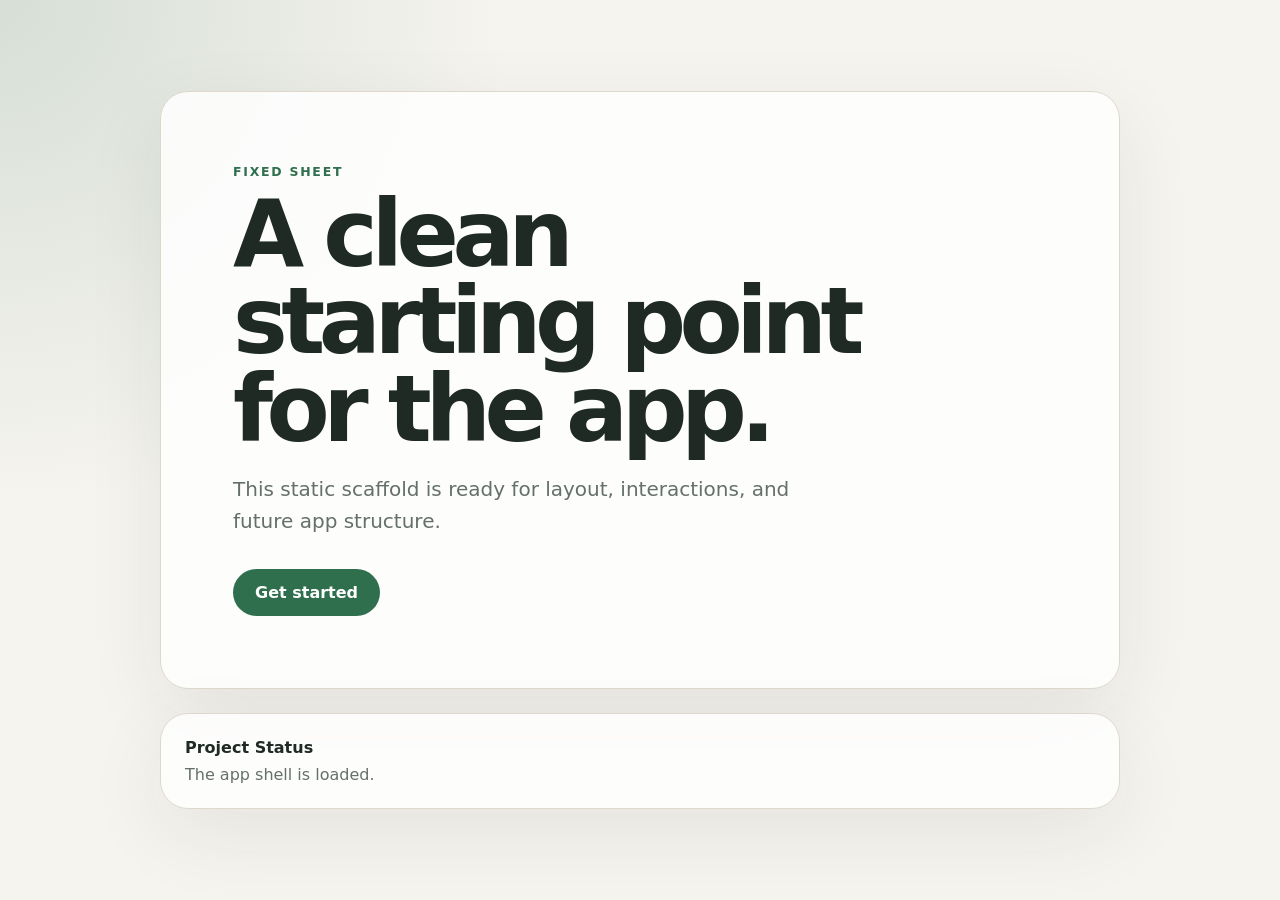
==== index.html @ 8e66e144 "Initialize static app scaffold Co-authored-by: Cursor <cursoragent@cursor.com>" ====
<!doctype html>
<html lang="en">
  <head>
    <meta charset="utf-8">
    <meta name="viewport" content="width=device-width, initial-scale=1">
    <title>Fixed Sheet</title>
    <link rel="stylesheet" href="styles.css">
  </head>
  <body>
    <main class="page-shell">
      <section class="hero" aria-labelledby="page-title">
        <p class="eyebrow">Fixed Sheet</p>
        <h1 id="page-title">A clean starting point for the app.</h1>
        <p class="lede">
          This static scaffold is ready for layout, interactions, and future app structure.
        </p>
        <button id="startButton" class="button" type="button">Get started</button>
      </section>

      <section class="panel" aria-live="polite">
        <h2>Project Status</h2>
        <p id="statusText">The app shell is loaded.</p>
      </section>
    </main>

    <script src="script.js"></script>
  </body>
</html>
---- styles.css ----
:root {
  color-scheme: light;
  --background: #f6f4ef;
  --foreground: #1f2a24;
  --muted: #65706a;
  --surface: #ffffff;
  --accent: #2f6f4e;
  --accent-strong: #25583e;
  --border: #ded8cc;
  font-family:
    Inter, ui-sans-serif, system-ui, -apple-system, BlinkMacSystemFont, "Segoe UI",
    sans-serif;
}

* {
  box-sizing: border-box;
}

body {
  min-height: 100vh;
  margin: 0;
  color: var(--foreground);
  background:
    radial-gradient(circle at top left, rgba(47, 111, 78, 0.16), transparent 32rem),
    var(--background);
}

.page-shell {
  width: min(960px, calc(100% - 32px));
  min-height: 100vh;
  margin: 0 auto;
  display: grid;
  align-content: center;
  gap: 24px;
  padding: 48px 0;
}

.hero,
.panel {
  border: 1px solid var(--border);
  border-radius: 28px;
  background: rgba(255, 255, 255, 0.84);
  box-shadow: 0 24px 80px rgba(31, 42, 36, 0.08);
}

.hero {
  padding: clamp(32px, 8vw, 72px);
}

.eyebrow {
  margin: 0 0 12px;
  color: var(--accent);
  font-size: 0.78rem;
  font-weight: 700;
  letter-spacing: 0.14em;
  text-transform: uppercase;
}

h1,
h2,
p {
  margin-top: 0;
}

h1 {
  max-width: 720px;
  margin-bottom: 20px;
  font-size: clamp(2.5rem, 8vw, 5.75rem);
  line-height: 0.95;
  letter-spacing: -0.07em;
}

.lede {
  max-width: 560px;
  color: var(--muted);
  font-size: clamp(1.05rem, 2vw, 1.25rem);
  line-height: 1.6;
}

.button {
  margin-top: 12px;
  border: 0;
  border-radius: 999px;
  padding: 14px 22px;
  color: white;
  background: var(--accent);
  font: inherit;
  font-weight: 700;
  cursor: pointer;
}

.button:hover,
.button:focus-visible {
  background: var(--accent-strong);
}

.panel {
  padding: 24px;
}

.panel h2 {
  margin-bottom: 8px;
  font-size: 1rem;
}

.panel p {
  margin-bottom: 0;
  color: var(--muted);
}
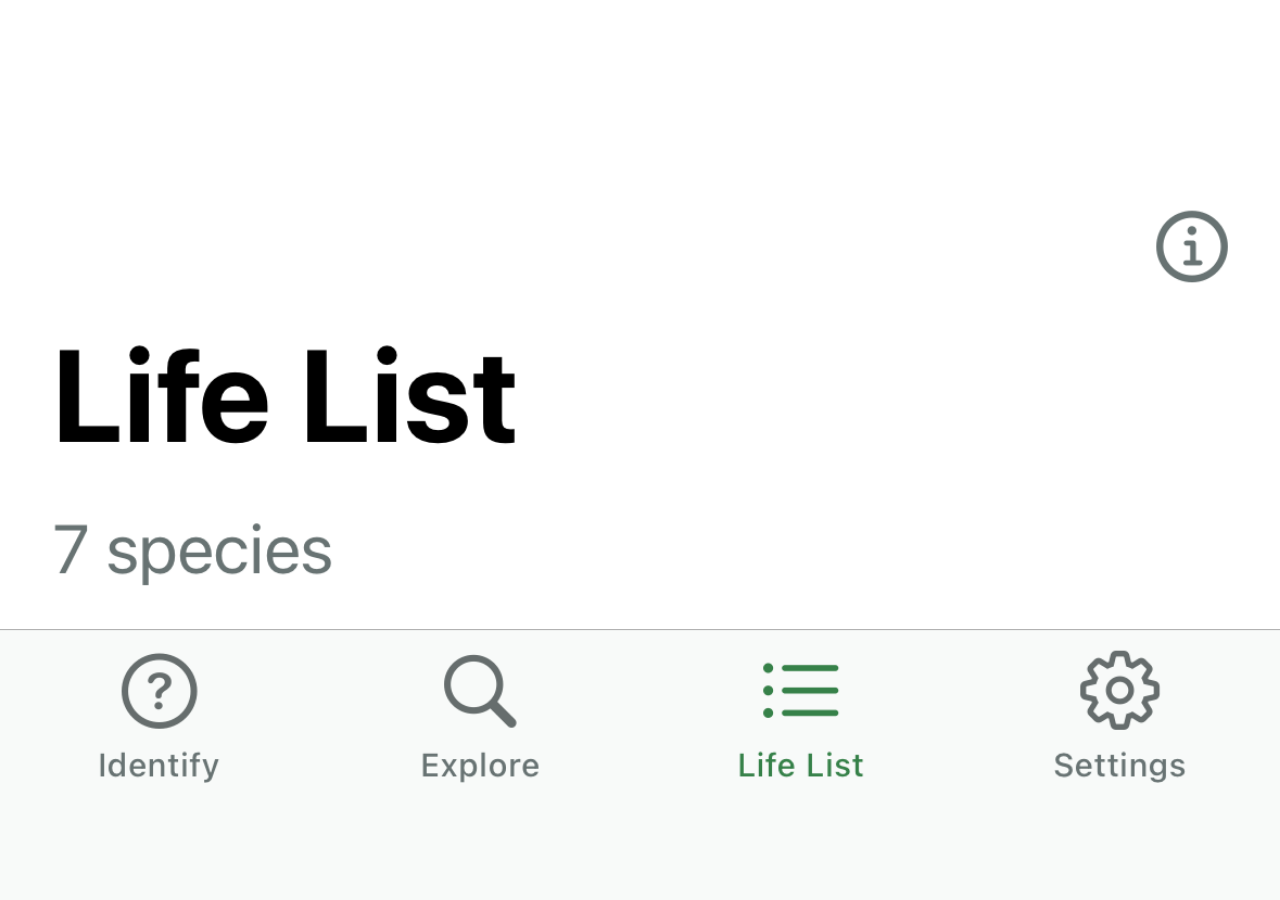
==== commit e1aa1e21: "Build Life List PWA with fixed footer shell layout. Replace the scaffold with a scrollable list and " ====
--- a/index.html
+++ b/index.html
@@ -1,28 +1,43 @@
 <!doctype html>
 <html lang="en">
   <head>
-    <meta charset="utf-8">
-    <meta name="viewport" content="width=device-width, initial-scale=1">
-    <title>Fixed Sheet</title>
-    <link rel="stylesheet" href="styles.css">
+    <meta charset="utf-8" />
+    <meta
+      name="viewport"
+      content="width=device-width, initial-scale=1, user-scalable=no, viewport-fit=cover"
+    />
+    <meta name="apple-mobile-web-app-capable" content="yes" />
+    <meta name="apple-mobile-web-app-title" content="Life List" />
+    <meta name="apple-mobile-web-app-status-bar-style" content="black-translucent" />
+    <meta name="theme-color" content="#ffffff" />
+
+    <title>Life List</title>
+    <link rel="manifest" href="manifest.json" />
+    <link rel="apple-touch-icon" href="icons/icon-180.png" />
+    <link rel="stylesheet" href="styles.css" />
   </head>
   <body>
-    <main class="page-shell">
-      <section class="hero" aria-labelledby="page-title">
-        <p class="eyebrow">Fixed Sheet</p>
-        <h1 id="page-title">A clean starting point for the app.</h1>
-        <p class="lede">
-          This static scaffold is ready for layout, interactions, and future app structure.
-        </p>
-        <button id="startButton" class="button" type="button">Get started</button>
-      </section>
-
-      <section class="panel" aria-live="polite">
-        <h2>Project Status</h2>
-        <p id="statusText">The app shell is loaded.</p>
-      </section>
-    </main>
-
-    <script src="script.js"></script>
+    <div id="app">
+      <main class="scroll">
+        <img
+          class="list-screen"
+          src="assets/index.PNG"
+          alt="Life List — 7 species"
+          width="1179"
+          height="3433"
+          decoding="async"
+        />
+      </main>
+      <footer class="chrome">
+        <img
+          class="tab-bar"
+          src="assets/global_bc.png"
+          alt="Identify, Explore, Life List, Settings"
+          width="1179"
+          height="250"
+          decoding="async"
+        />
+      </footer>
+    </div>
   </body>
 </html>
--- a/styles.css
+++ b/styles.css
@@ -1,109 +1,71 @@
 :root {
   color-scheme: light;
-  --background: #f6f4ef;
-  --foreground: #1f2a24;
-  --muted: #65706a;
-  --surface: #ffffff;
-  --accent: #2f6f4e;
-  --accent-strong: #25583e;
-  --border: #ded8cc;
-  font-family:
-    Inter, ui-sans-serif, system-ui, -apple-system, BlinkMacSystemFont, "Segoe UI",
-    sans-serif;
 }
 
-* {
+*,
+*::before,
+*::after {
   box-sizing: border-box;
 }
 
+html,
 body {
-  min-height: 100vh;
   margin: 0;
-  color: var(--foreground);
-  background:
-    radial-gradient(circle at top left, rgba(47, 111, 78, 0.16), transparent 32rem),
-    var(--background);
+  height: 100%;
+  overflow: hidden;
+  background: #fff;
+  -webkit-text-size-adjust: 100%;
 }
 
-.page-shell {
-  width: min(960px, calc(100% - 32px));
-  min-height: 100vh;
-  margin: 0 auto;
-  display: grid;
-  align-content: center;
-  gap: 24px;
-  padding: 48px 0;
+body {
+  touch-action: manipulation;
+  -webkit-tap-highlight-color: transparent;
+  font-family: -apple-system, BlinkMacSystemFont, "Segoe UI", system-ui, sans-serif;
 }
 
-.hero,
-.panel {
-  border: 1px solid var(--border);
-  border-radius: 28px;
-  background: rgba(255, 255, 255, 0.84);
-  box-shadow: 0 24px 80px rgba(31, 42, 36, 0.08);
+#app {
+  position: fixed;
+  inset: 0;
+  display: flex;
+  flex-direction: column;
+  height: 100lvh;
+  overflow: hidden;
+  background: #fff;
 }
 
-.hero {
-  padding: clamp(32px, 8vw, 72px);
+.scroll {
+  flex: 1;
+  min-height: 0;
+  overflow-x: hidden;
+  overflow-y: auto;
+  -webkit-overflow-scrolling: touch;
+  overscroll-behavior-y: contain;
 }
 
-.eyebrow {
-  margin: 0 0 12px;
-  color: var(--accent);
-  font-size: 0.78rem;
-  font-weight: 700;
-  letter-spacing: 0.14em;
-  text-transform: uppercase;
+.list-screen {
+  display: block;
+  width: 100%;
+  height: auto;
+  margin: 0;
 }
 
-h1,
-h2,
-p {
-  margin-top: 0;
+.chrome {
+  flex-shrink: 0;
+  margin: 0;
+  padding: 0;
+  padding-bottom: env(safe-area-inset-bottom);
+  background: #fff;
 }
 
-h1 {
-  max-width: 720px;
-  margin-bottom: 20px;
-  font-size: clamp(2.5rem, 8vw, 5.75rem);
-  line-height: 0.95;
-  letter-spacing: -0.07em;
+.tab-bar {
+  display: block;
+  width: 100%;
+  height: auto;
+  margin: 0;
 }
 
-.lede {
-  max-width: 560px;
-  color: var(--muted);
-  font-size: clamp(1.05rem, 2vw, 1.25rem);
-  line-height: 1.6;
+@supports not (height: 100lvh) {
+  #app {
+    height: 100vh;
+  }
 }
-
-.button {
-  margin-top: 12px;
-  border: 0;
-  border-radius: 999px;
-  padding: 14px 22px;
-  color: white;
-  background: var(--accent);
-  font: inherit;
-  font-weight: 700;
-  cursor: pointer;
-}
-
-.button:hover,
-.button:focus-visible {
-  background: var(--accent-strong);
-}
-
-.panel {
-  padding: 24px;
-}
-
-.panel h2 {
-  margin-bottom: 8px;
-  font-size: 1rem;
-}
-
-.panel p {
-  margin-bottom: 0;
-  color: var(--muted);
-}
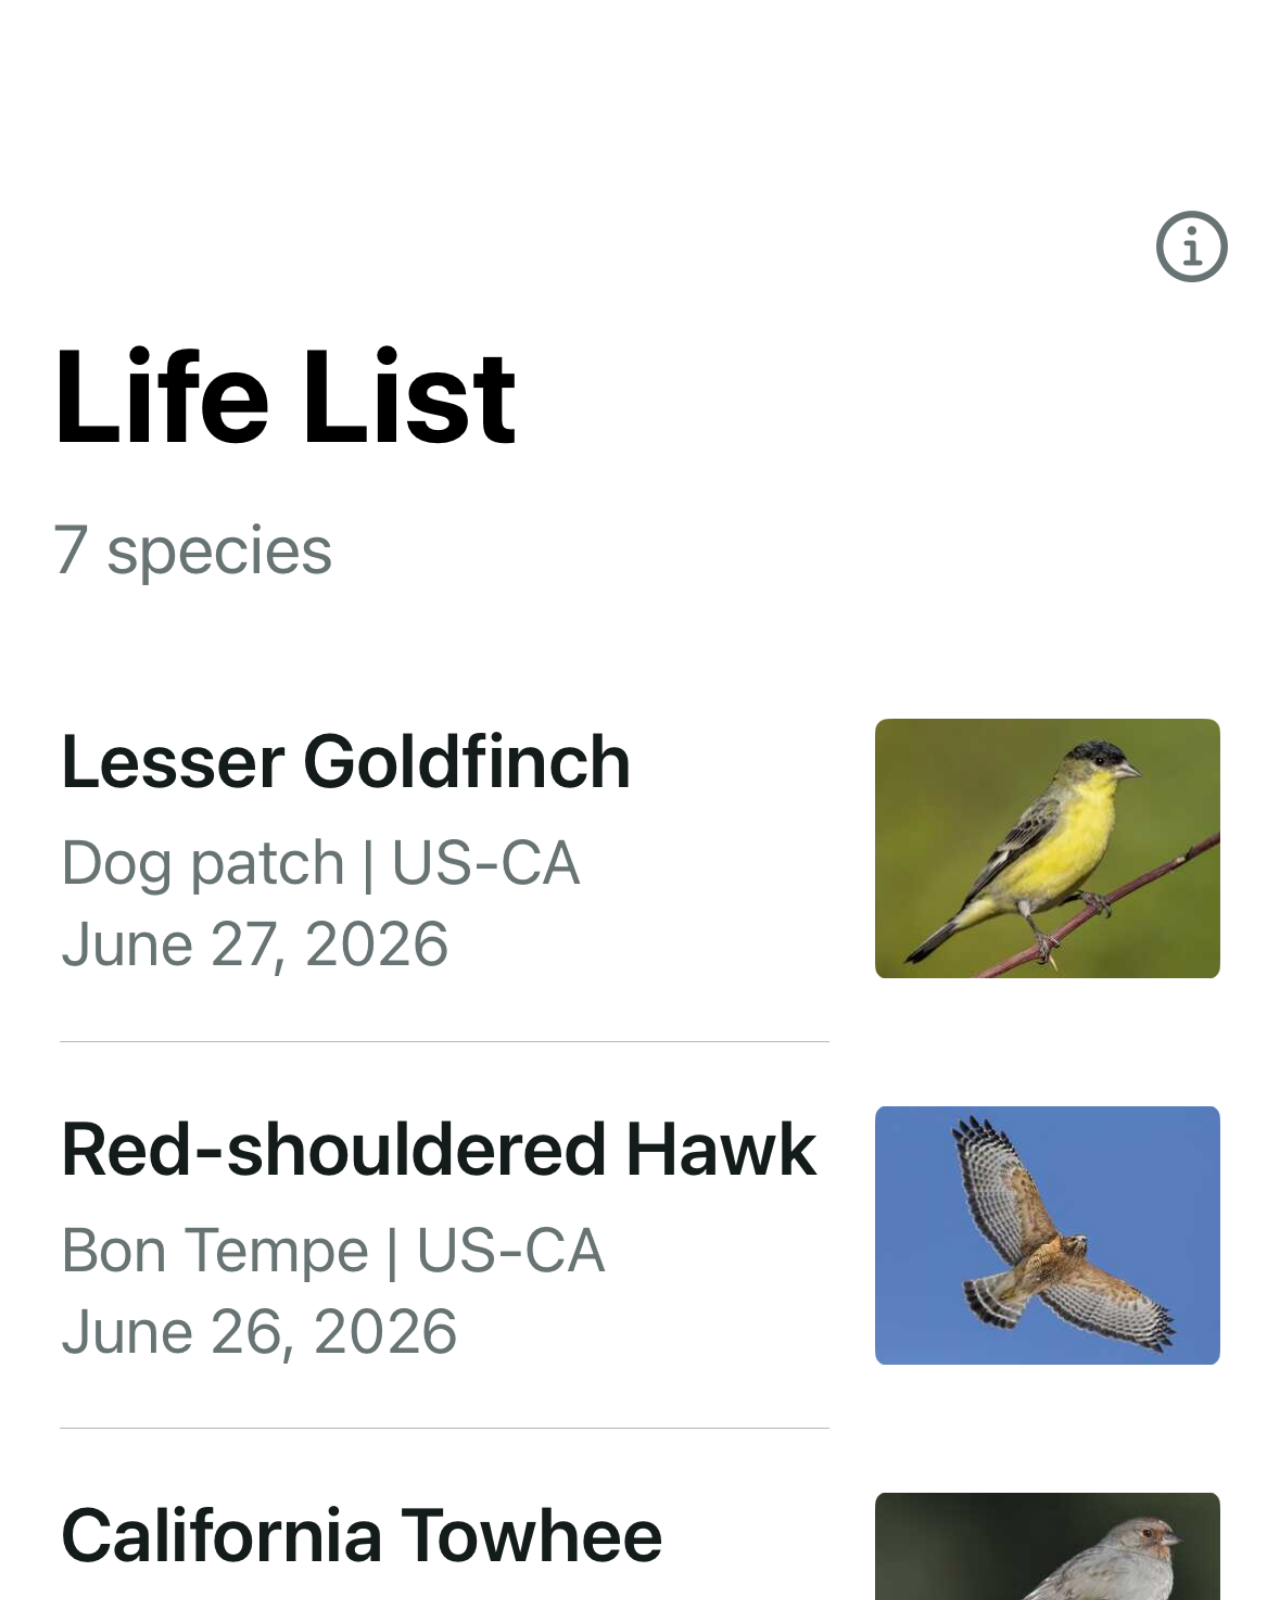
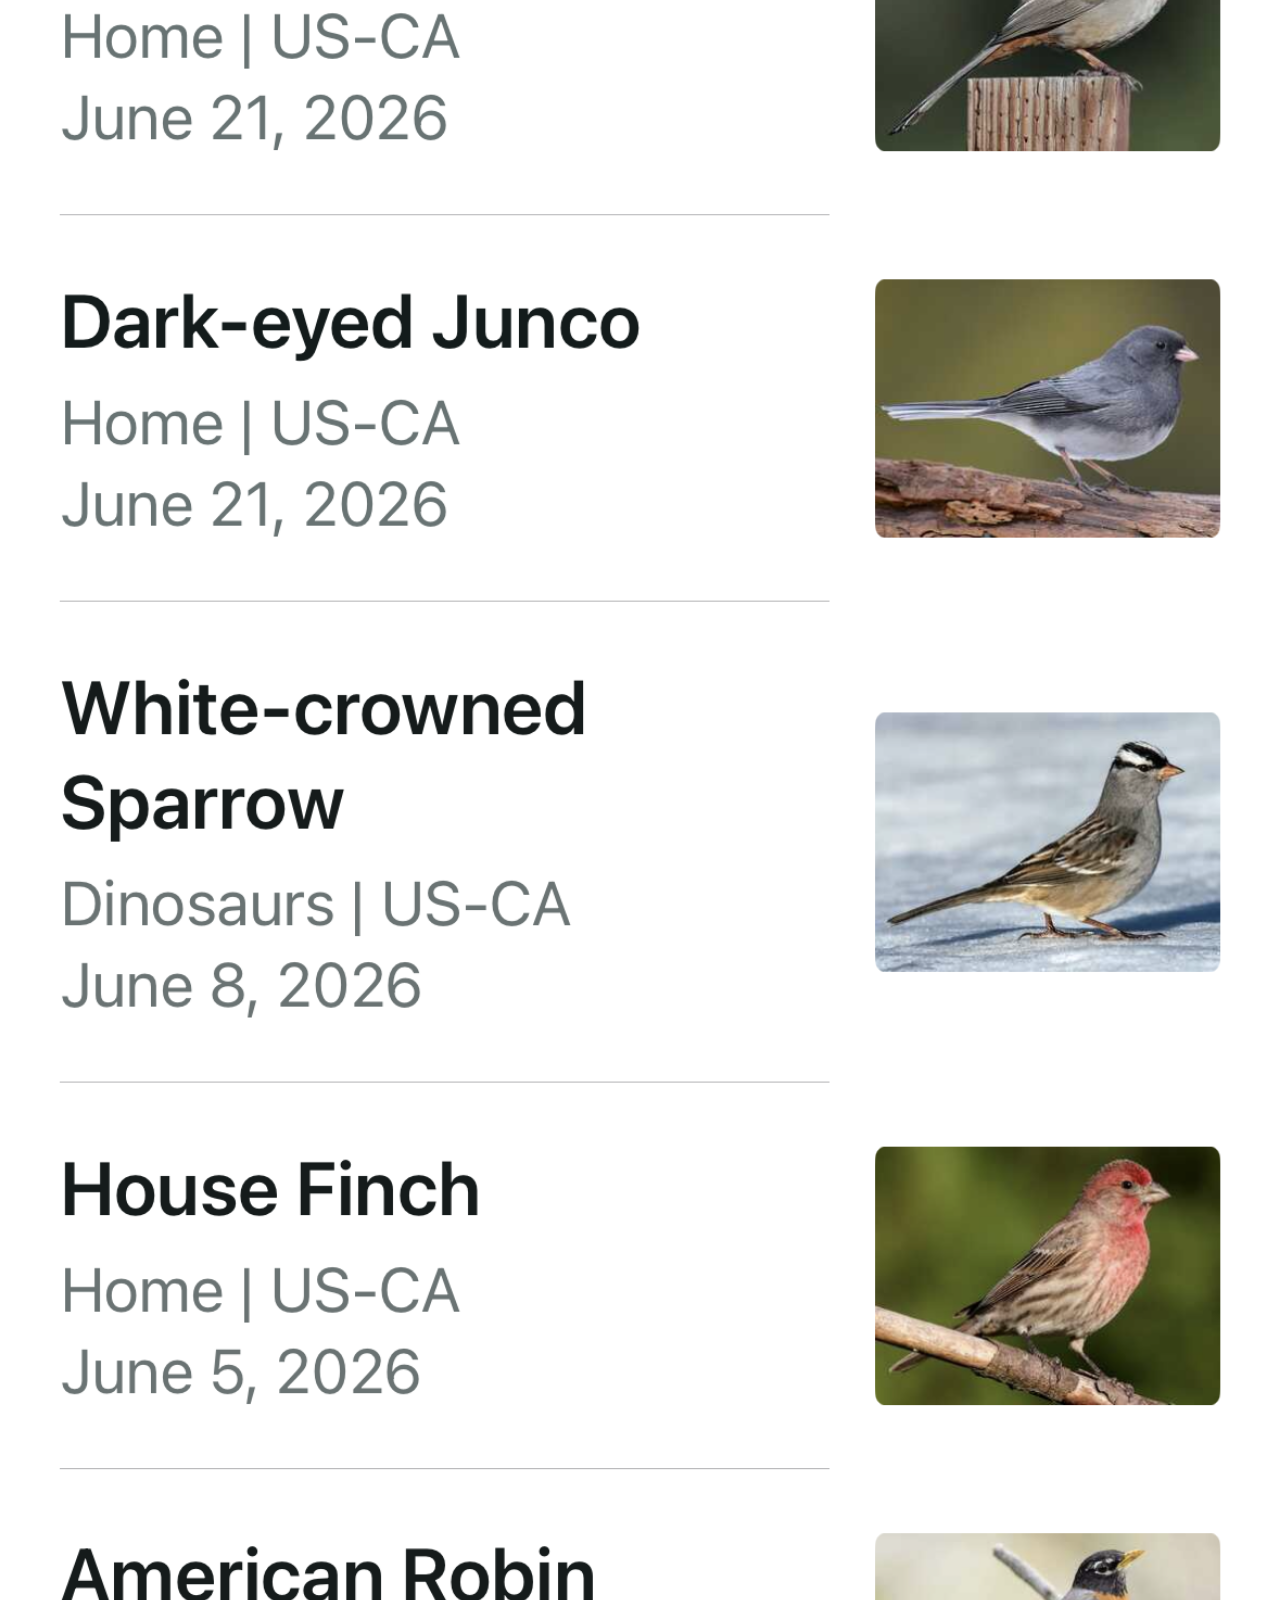
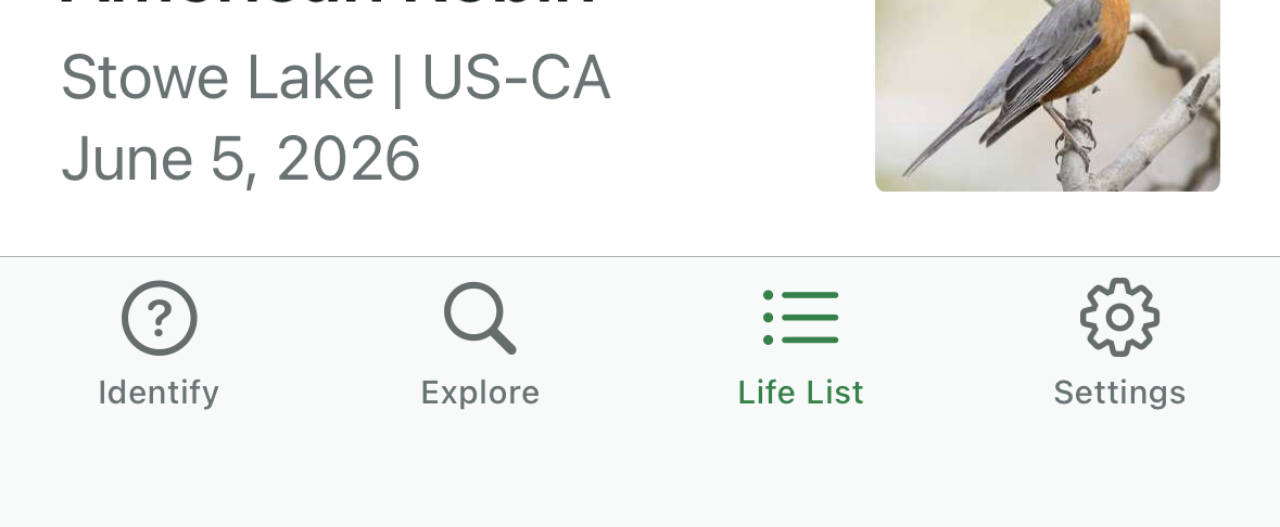
==== commit e58f0353: "Use protoplasm overlay layout for fixed footer. Scroll the list image in document flow and pin globa" ====
--- a/index.html
+++ b/index.html
@@ -17,27 +17,26 @@
     <link rel="stylesheet" href="styles.css" />
   </head>
   <body>
-    <div id="app">
-      <main class="scroll">
+    <div id="viewer">
+      <img
+        id="screen"
+        src="assets/index.PNG"
+        alt="Life List — 7 species"
+        width="1179"
+        height="3433"
+        decoding="async"
+      />
+      <div class="viewer-overlays">
         <img
-          class="list-screen"
-          src="assets/index.PNG"
-          alt="Life List — 7 species"
-          width="1179"
-          height="3433"
-          decoding="async"
-        />
-      </main>
-      <footer class="chrome">
-        <img
-          class="tab-bar"
+          class="viewer-overlay"
+          data-anchor="bc"
           src="assets/global_bc.png"
           alt="Identify, Explore, Life List, Settings"
           width="1179"
           height="250"
           decoding="async"
         />
-      </footer>
+      </div>
     </div>
   </body>
 </html>
--- a/styles.css
+++ b/styles.css
@@ -2,70 +2,82 @@
   color-scheme: light;
 }
 
-*,
-*::before,
-*::after {
-  box-sizing: border-box;
+html {
+  background: #fff;
 }
 
 html,
 body {
   margin: 0;
-  height: 100%;
-  overflow: hidden;
+  padding: 0;
+  width: 100%;
+  min-height: 100dvh;
   background: #fff;
+  overflow-x: hidden;
+  overflow-y: auto;
+  touch-action: manipulation;
+  -webkit-touch-callout: none;
+  -webkit-tap-highlight-color: transparent;
   -webkit-text-size-adjust: 100%;
-}
-
-body {
-  touch-action: manipulation;
-  -webkit-tap-highlight-color: transparent;
   font-family: -apple-system, BlinkMacSystemFont, "Segoe UI", system-ui, sans-serif;
 }
 
-#app {
-  position: fixed;
-  inset: 0;
-  display: flex;
-  flex-direction: column;
-  height: 100lvh;
-  overflow: hidden;
-  background: #fff;
+#viewer {
+  position: relative;
 }
 
-.scroll {
-  flex: 1;
-  min-height: 0;
-  overflow-x: hidden;
-  overflow-y: auto;
-  -webkit-overflow-scrolling: touch;
-  overscroll-behavior-y: contain;
-}
-
-.list-screen {
+#screen {
   display: block;
   width: 100%;
+  max-width: 100%;
   height: auto;
   margin: 0;
 }
 
-.chrome {
-  flex-shrink: 0;
-  margin: 0;
-  padding: 0;
-  padding-bottom: env(safe-area-inset-bottom);
-  background: #fff;
+.viewer-overlays {
+  position: absolute;
+  inset: 0;
+  pointer-events: none;
+  z-index: 1;
 }
 
-.tab-bar {
-  display: block;
-  width: 100%;
+.viewer-overlay {
+  position: absolute;
+  pointer-events: none;
+  max-width: 100%;
   height: auto;
-  margin: 0;
 }
 
-@supports not (height: 100lvh) {
-  #app {
-    height: 100vh;
+.viewer-overlay[data-anchor="bc"] {
+  bottom: 0;
+  left: 0;
+  width: 100%;
+}
+
+@media (max-aspect-ratio: 530/980) {
+  html,
+  body {
+    overflow-x: hidden;
+    overflow-y: auto;
+    background: #fff;
+  }
+
+  #viewer {
+    width: 100%;
+  }
+
+  #screen {
+    width: 100%;
+    max-width: 100%;
+    height: auto;
+    margin: 0;
+  }
+
+  .viewer-overlays {
+    position: fixed;
+    left: 0;
+    right: 0;
+    top: 0;
+    bottom: 0;
   }
 }
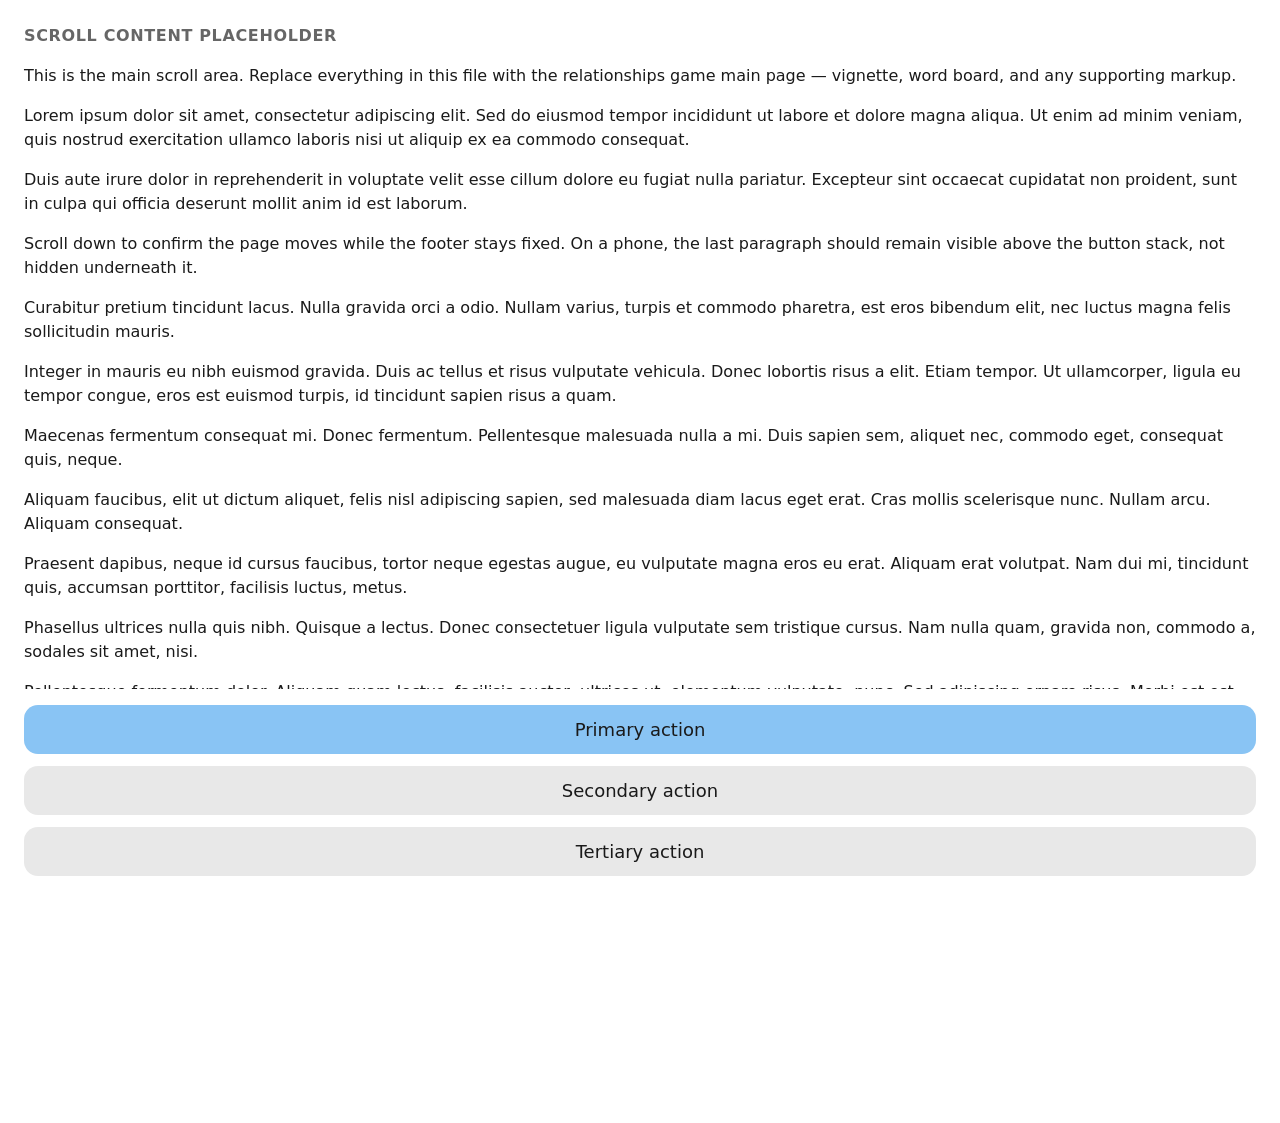
==== commit cb3ea975: "Replace PNG prototype with plug-and-play scroll + footer shell. Swap image overlays for HTML slot pa" ====
--- a/index.html
+++ b/index.html
@@ -7,36 +7,29 @@
       content="width=device-width, initial-scale=1, user-scalable=no, viewport-fit=cover"
     />
     <meta name="apple-mobile-web-app-capable" content="yes" />
-    <meta name="apple-mobile-web-app-title" content="Life List" />
+    <meta name="apple-mobile-web-app-title" content="Fixed Sheet" />
     <meta name="apple-mobile-web-app-status-bar-style" content="black-translucent" />
     <meta name="theme-color" content="#ffffff" />
 
-    <title>Life List</title>
+    <title>Fixed Sheet</title>
     <link rel="manifest" href="manifest.json" />
     <link rel="apple-touch-icon" href="icons/icon-180.png" />
-    <link rel="stylesheet" href="styles.css" />
+    <link rel="stylesheet" href="styles/shell.css" />
+    <link rel="stylesheet" href="styles/content.css" />
   </head>
   <body>
-    <div id="viewer">
-      <img
-        id="screen"
-        src="assets/index.PNG"
-        alt="Life List — 7 species"
-        width="1179"
-        height="3433"
-        decoding="async"
-      />
-      <div class="viewer-overlays">
-        <img
-          class="viewer-overlay"
-          data-anchor="bc"
-          src="assets/global_bc.png"
-          alt="Identify, Explore, Life List, Settings"
-          width="1179"
-          height="250"
-          decoding="async"
-        />
-      </div>
+    <!--
+      App shell: scrollable main + fixed bottom footer.
+      Slot markup lives in partials/ — see README.md and AGENTS.md.
+    -->
+    <div id="app-shell" class="app-shell">
+      <!-- SLOT: SCROLL_CONTENT — edit partials/scroll-content.html -->
+      <main id="scroll-content" class="app scroll-content" aria-label="Main content"></main>
+
+      <!-- SLOT: FIXED_FOOTER — edit partials/fixed-footer.html -->
+      <footer id="fixed-footer" class="bottom-sheet" aria-label="Fixed footer"></footer>
     </div>
+
+    <script type="module" src="./src/shell/bootstrap.js"></script>
   </body>
 </html>
--- a/styles/shell.css
+++ b/styles/shell.css
@@ -0,0 +1,70 @@
+/**
+ * App shell — scrollable main + fixed bottom footer.
+ * Do not add page content styles here. See content.css and AGENTS.md.
+ */
+
+:root {
+  --content-padding-top: 24px;
+  --content-padding-bottom: 24px;
+  --content-padding-x: 24px;
+  --app-height: 100dvh;
+  --bottom-sheet-reserved: 160px;
+  --bottom-sheet-top-padding: 16px;
+}
+
+* {
+  box-sizing: border-box;
+}
+
+html,
+body {
+  margin: 0;
+  min-height: 100%;
+  min-height: var(--app-height);
+  overflow-x: hidden;
+}
+
+body {
+  touch-action: manipulation;
+  -webkit-touch-callout: none;
+  -webkit-tap-highlight-color: transparent;
+  -webkit-text-size-adjust: 100%;
+}
+
+#app-shell.app-shell {
+  position: relative;
+  width: 100%;
+  min-height: var(--app-height);
+  margin: 0 auto;
+  background: #fff;
+}
+
+#scroll-content.app {
+  padding-top: max(var(--content-padding-top), env(safe-area-inset-top));
+  padding-right: max(var(--content-padding-x), env(safe-area-inset-right));
+  padding-left: max(var(--content-padding-x), env(safe-area-inset-left));
+  padding-bottom: var(--bottom-sheet-reserved, 160px);
+}
+
+#fixed-footer.bottom-sheet {
+  position: fixed;
+  left: 0;
+  right: 0;
+  bottom: 0;
+  z-index: 10;
+  background: #fff;
+  padding-top: var(--bottom-sheet-top-padding);
+  padding-right: max(var(--content-padding-x), env(safe-area-inset-right));
+  padding-bottom: max(var(--content-padding-bottom), env(safe-area-inset-bottom));
+  padding-left: max(var(--content-padding-x), env(safe-area-inset-left));
+}
+
+.cta-stack {
+  display: flex;
+  flex-direction: column;
+  gap: 12px;
+}
+
+.btn-block {
+  width: 100%;
+}
--- a/styles/content.css
+++ b/styles/content.css
@@ -0,0 +1,70 @@
+/**
+ * Placeholder and page content styles.
+ * The relationships agent will extend or replace rules here when plugging in the game.
+ */
+
+:root {
+  --font-family: -apple-system, BlinkMacSystemFont, "Segoe UI", system-ui, sans-serif;
+  --text-color: #1a1a1a;
+  --muted: #666;
+  --btn-bg: #e8e8e8;
+  --btn-hover: #ddd;
+  --btn-primary-bg: #89c4f4;
+  --btn-primary-hover: #75b8ef;
+  --btn-font-size: 18px;
+}
+
+html {
+  font-family: var(--font-family);
+  color-scheme: light;
+  background: #fff;
+}
+
+body {
+  font-family: inherit;
+  background: #fff;
+  color: var(--text-color);
+}
+
+button {
+  font-family: inherit;
+}
+
+.placeholder-heading {
+  margin: 0 0 16px;
+  font-size: 14px;
+  font-weight: 600;
+  letter-spacing: 0.04em;
+  text-transform: uppercase;
+  color: var(--muted);
+}
+
+.scroll-content p {
+  margin: 0 0 1em;
+  line-height: 1.5;
+  font-size: 16px;
+}
+
+.btn {
+  padding: 14px 16px;
+  border: none;
+  border-radius: 14px;
+  background: var(--btn-bg);
+  color: var(--text-color);
+  font-size: var(--btn-font-size);
+  font-weight: 500;
+  cursor: pointer;
+  touch-action: manipulation;
+}
+
+.btn:hover {
+  background: var(--btn-hover);
+}
+
+.btn-primary {
+  background: var(--btn-primary-bg);
+}
+
+.btn-primary:hover {
+  background: var(--btn-primary-hover);
+}
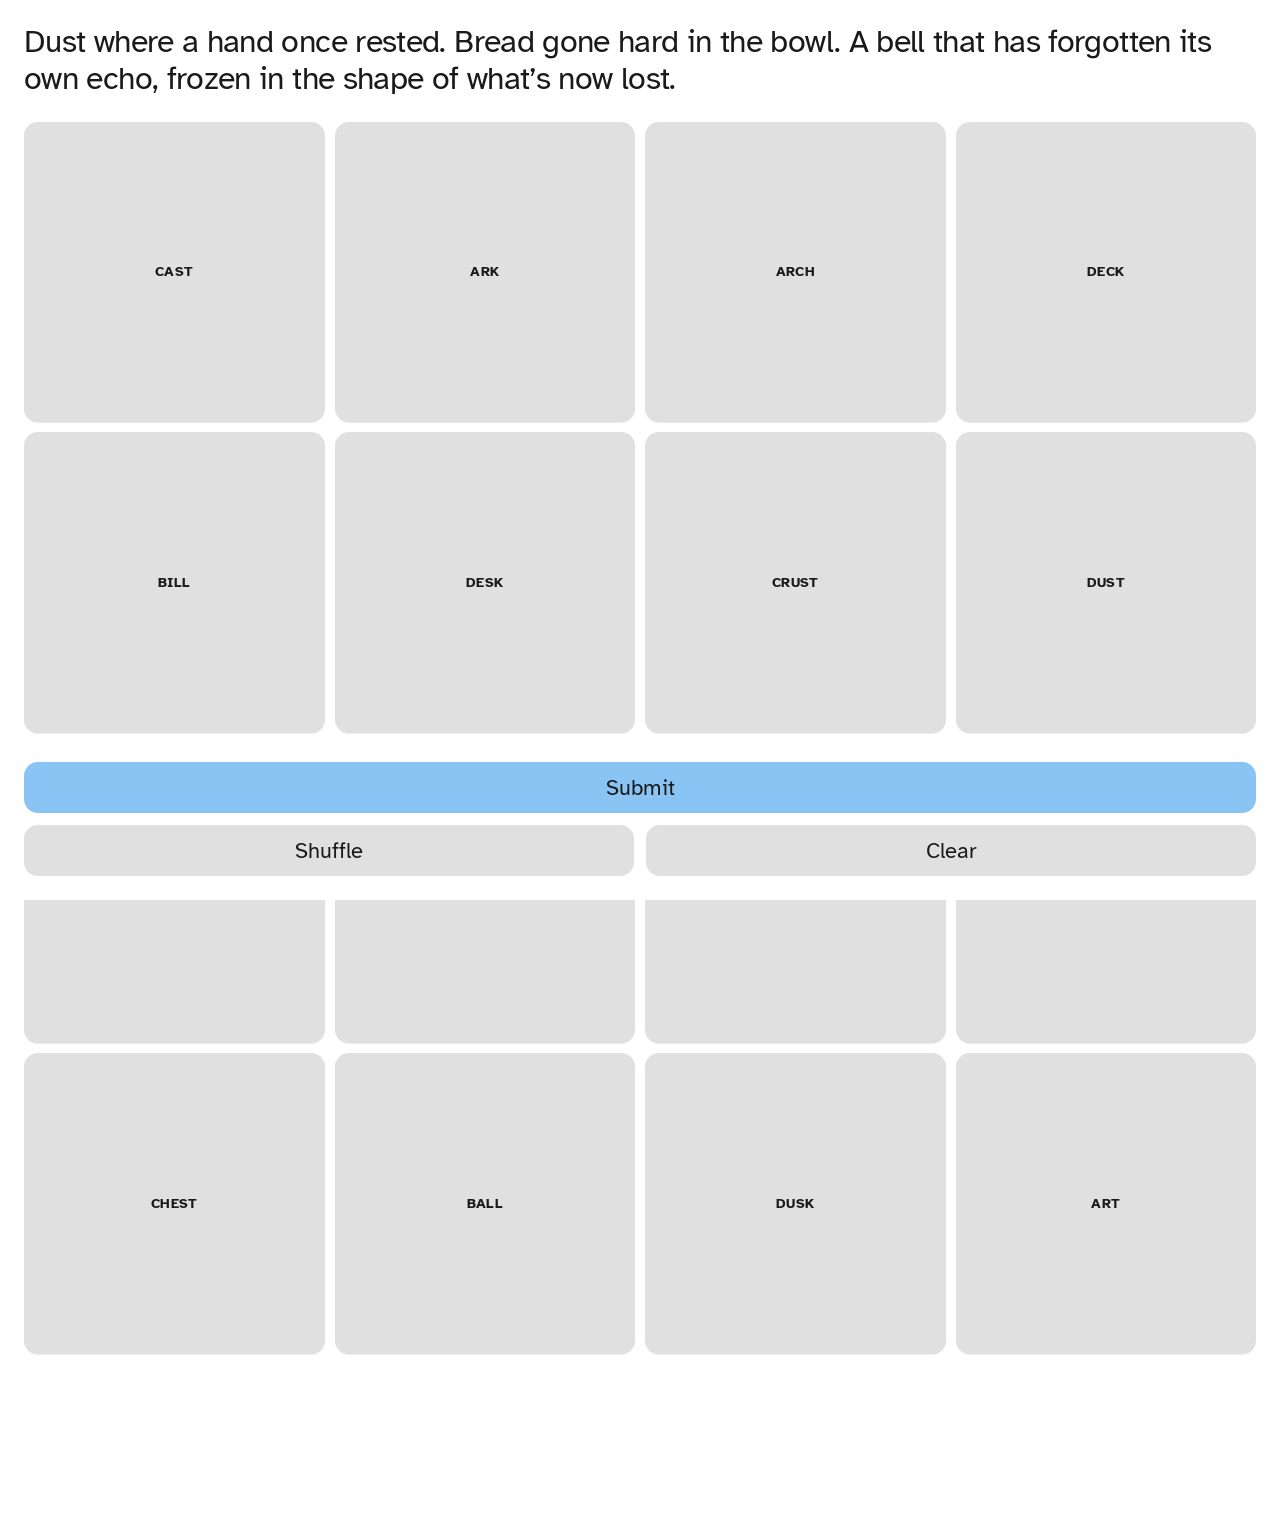
==== commit d4a03ea7: "Integrate relationships game into the fixed footer shell. Mount game slots, content styles, puzzles," ====
--- a/index.html
+++ b/index.html
@@ -7,28 +7,29 @@
       content="width=device-width, initial-scale=1, user-scalable=no, viewport-fit=cover"
     />
     <meta name="apple-mobile-web-app-capable" content="yes" />
-    <meta name="apple-mobile-web-app-title" content="Fixed Sheet" />
+    <meta name="apple-mobile-web-app-title" content="relationships" />
     <meta name="apple-mobile-web-app-status-bar-style" content="black-translucent" />
-    <meta name="theme-color" content="#ffffff" />
+    <meta name="theme-color" content="#121212" />
 
-    <title>Fixed Sheet</title>
+    <title>relationships</title>
     <link rel="manifest" href="manifest.json" />
     <link rel="apple-touch-icon" href="icons/icon-180.png" />
+    <link rel="preconnect" href="https://fonts.googleapis.com" />
+    <link rel="preconnect" href="https://fonts.gstatic.com" crossorigin />
+    <link
+      href="https://fonts.googleapis.com/css2?family=Atkinson+Hyperlegible:ital,wght@0,400;0,700;1,400;1,700&display=swap"
+      rel="stylesheet"
+    />
     <link rel="stylesheet" href="styles/shell.css" />
     <link rel="stylesheet" href="styles/content.css" />
   </head>
   <body>
-    <!--
-      App shell: scrollable main + fixed bottom footer.
-      Slot markup lives in partials/ — see README.md and AGENTS.md.
-    -->
     <div id="app-shell" class="app-shell">
-      <!-- SLOT: SCROLL_CONTENT — edit partials/scroll-content.html -->
       <main id="scroll-content" class="app scroll-content" aria-label="Main content"></main>
+      <footer id="fixed-footer" class="bottom-sheet" aria-label="Game controls"></footer>
+    </div>
 
-      <!-- SLOT: FIXED_FOOTER — edit partials/fixed-footer.html -->
-      <footer id="fixed-footer" class="bottom-sheet" aria-label="Fixed footer"></footer>
-    </div>
+    <div id="glossary-tooltip" class="tooltip" style="display: none;"></div>
 
     <script type="module" src="./src/shell/bootstrap.js"></script>
   </body>
--- a/styles/shell.css
+++ b/styles/shell.css
@@ -8,8 +8,8 @@
   --content-padding-bottom: 24px;
   --content-padding-x: 24px;
   --app-height: 100dvh;
-  --bottom-sheet-reserved: 160px;
-  --bottom-sheet-top-padding: 16px;
+  --bottom-sheet-reserved: 148px;
+  --bottom-sheet-top-padding: 28px;
 }
 
 * {
--- a/styles/content.css
+++ b/styles/content.css
@@ -1,23 +1,58 @@
 /**
- * Placeholder and page content styles.
- * The relationships agent will extend or replace rules here when plugging in the game.
+ * Relationships game content styles.
+ * Layout shell: styles/shell.css — do not duplicate footer/scroll rules here.
  */
 
 :root {
-  --font-family: -apple-system, BlinkMacSystemFont, "Segoe UI", system-ui, sans-serif;
+  --bg: #121212;
+  --panel: #1e1e1e;
+  --panel-2: #252525;
+
+  --font-family: "Atkinson Hyperlegible", sans-serif;
   --text-color: #1a1a1a;
-  --muted: #666;
-  --btn-bg: #e8e8e8;
-  --btn-hover: #ddd;
-  --btn-primary-bg: #89c4f4;
-  --btn-primary-hover: #75b8ef;
-  --btn-font-size: 18px;
+  --muted: #a0a0a0;
+  --vignette-font-size: 32px;
+  --vignette-line-height: 1.15;
+  --vignette-letter-spacing: -0.02em;
+  --word-font-size: 0.9rem;
+  --cta-font-size: 22px;
+
+  --border: #333333;
+  --border-strong: #444444;
+  --shadow: 0 8px 32px rgba(0, 0, 0, 0.5);
+
+  --word-tile-bg: #e0e0e0;
+  --word-tile-hover: #d4d4d4;
+  --selected: #89c4f4;
+
+  --cta-primary-bg: #89c4f4;
+  --cta-primary-hover: #75b8ef;
+  --cta-secondary-bg: #e0e0e0;
+  --cta-secondary-hover: #d4d4d4;
+
+  --modal-padding: 24px;
+  --modal-radius: 14px;
+  --modal-max-width: 500px;
+  --modal-backdrop: rgba(0, 0, 0, 0.7);
+  --modal-bg: #ffffff;
+  --modal-title-font-size: 32px;
+  --modal-body-font-size: var(--cta-font-size);
+  --modal-action-min-width: 160px;
+
+  --minigrid-v-gap: 24px;
+  --minigrid-cell-size: 40px;
+
+  --accent: var(--cta-primary-bg);
+  --accent-hover: var(--cta-primary-hover);
+
+  --yellow: #f0d264;
+  --green: #86d18f;
+  --blue: #79a7ff;
+  --purple: #c59bff;
 }
 
 html {
   font-family: var(--font-family);
-  color-scheme: light;
-  background: #fff;
 }
 
 body {
@@ -26,45 +61,348 @@
   color: var(--text-color);
 }
 
-button {
+button,
+input,
+select,
+textarea {
   font-family: inherit;
 }
 
-.placeholder-heading {
-  margin: 0 0 16px;
+.vignette {
+  font-size: var(--vignette-font-size);
+  margin: 0 0 24px;
+  max-width: none;
+  color: var(--text-color);
+  text-align: left;
+  line-height: var(--vignette-line-height);
+  letter-spacing: var(--vignette-letter-spacing);
+}
+
+.cta-row {
+  display: flex;
+  gap: 12px;
+}
+
+.btn-block-half {
+  flex: 1;
+  min-width: 0;
+}
+
+.debug-ui {
+  display: none !important;
+}
+
+.row {
+  display: flex;
+  flex-wrap: wrap;
+  gap: 10px;
+  align-items: center;
+  margin-bottom: 10px;
+}
+.row:last-child {
+  margin-bottom: 0;
+}
+
+.label {
+  color: var(--muted);
+  font-size: 13px;
+  margin-right: 6px;
+}
+
+.btn {
+  padding: 12px 12px;
+  border-radius: 14px;
+  border: none;
+  background: var(--cta-secondary-bg);
+  color: var(--text-color);
+  cursor: pointer;
+  font-weight: 400;
+  font-size: var(--cta-font-size);
+  touch-action: manipulation;
+}
+.btn:hover {
+  background: var(--cta-secondary-hover);
+}
+
+.btn-primary {
+  background: var(--cta-primary-bg);
+  color: var(--text-color);
+}
+.btn-primary:hover {
+  background: var(--cta-primary-hover);
+}
+
+.btn-secondary {
+  background: var(--cta-secondary-bg);
+  color: var(--text-color);
+}
+.btn-secondary:hover {
+  background: var(--cta-secondary-hover);
+}
+
+.status {
+  margin-left: 6px;
   font-size: 14px;
-  font-weight: 600;
-  letter-spacing: 0.04em;
-  text-transform: uppercase;
   color: var(--muted);
-}
-
-.scroll-content p {
-  margin: 0 0 1em;
-  line-height: 1.5;
-  font-size: 16px;
-}
-
-.btn {
-  padding: 14px 16px;
+  min-height: 20px;
+}
+
+.select {
+  padding: 10px 12px;
+  border-radius: 10px;
+  border: 1px solid var(--border);
+  background: var(--panel-2);
+  color: var(--text-color);
+  font-weight: 650;
+}
+.select:hover {
+  border-color: var(--border-strong);
+}
+
+.board {
+  display: grid;
+  grid-template-columns: repeat(4, minmax(0, 1fr));
+  gap: 10px;
+}
+
+.word {
+  background: var(--word-tile-bg);
   border: none;
   border-radius: 14px;
-  background: var(--btn-bg);
-  color: var(--text-color);
-  font-size: var(--btn-font-size);
-  font-weight: 500;
+  aspect-ratio: 1 / 1;
+  display: flex;
+  align-items: center;
+  justify-content: center;
+  padding: 8px;
+  text-align: center;
+  user-select: none;
   cursor: pointer;
+  font-weight: 750;
+  letter-spacing: 0.3px;
+  text-transform: uppercase;
+  box-shadow: 0 1px 0 rgba(0, 0, 0, 0.08);
+  font-size: var(--word-font-size);
+  line-height: 1.2;
+  color: var(--text-color);
   touch-action: manipulation;
 }
-
-.btn:hover {
-  background: var(--btn-hover);
-}
-
-.btn-primary {
-  background: var(--btn-primary-bg);
-}
-
-.btn-primary:hover {
-  background: var(--btn-primary-hover);
-}
+.word:hover {
+  background: var(--word-tile-hover);
+}
+
+.word.selected {
+  background: var(--cta-primary-bg);
+  color: var(--text-color);
+}
+
+.word.locked {
+  cursor: default;
+  opacity: 0.97;
+  box-shadow: none;
+}
+
+.paletteChips {
+  display: flex;
+  flex-wrap: wrap;
+  gap: 10px;
+  justify-content: center;
+}
+
+.chip {
+  padding: 8px 10px;
+  border-radius: 999px;
+  border: 1px solid var(--border);
+  cursor: pointer;
+  font-weight: 800;
+  font-size: 13px;
+  background: var(--panel-2);
+  color: var(--text-color);
+}
+.chip:hover {
+  border-color: var(--border-strong);
+}
+
+.footer-controls {
+  margin-top: 32px;
+  padding: 20px;
+  border-top: 1px solid var(--border);
+  display: flex;
+  flex-direction: column;
+  gap: 16px;
+  align-items: center;
+}
+
+.found {
+  margin-top: 18px;
+}
+.found h2 {
+  font-size: 16px;
+  margin: 0 0 10px;
+  color: var(--muted);
+}
+
+.foundGroups {
+  display: flex;
+  flex-direction: column;
+  gap: 10px;
+}
+
+.groupCard {
+  border: 1px solid var(--border);
+  background: var(--panel);
+  border-radius: 14px;
+  padding: 12px;
+  box-shadow: var(--shadow);
+}
+.groupTitle {
+  font-weight: 900;
+  margin-bottom: 6px;
+}
+.groupWords {
+  color: var(--muted);
+  font-weight: 650;
+}
+
+.guesses {
+  margin-top: 18px;
+}
+
+.guess-row {
+  display: flex;
+  gap: 10px;
+  margin-bottom: 10px;
+  justify-content: center;
+}
+
+.guess-box {
+  position: relative;
+  width: 20px;
+  height: 20px;
+  border-radius: 5px;
+}
+
+.foreground-box {
+  position: absolute;
+  top: 50%;
+  left: 50%;
+  transform: translate(-50%, -50%);
+  width: 50%;
+  height: 50%;
+  border: 1px solid rgba(0, 0, 0, 0.2);
+}
+
+.modal {
+  border: none;
+  padding: 0;
+  background: transparent;
+  margin: 0;
+  position: fixed;
+  inset: 0;
+  width: 100%;
+  height: 100%;
+  max-width: 100%;
+  max-height: 100%;
+  display: flex;
+  align-items: center;
+  justify-content: center;
+}
+
+.modal::backdrop {
+  background-color: var(--modal-backdrop);
+}
+
+.modal__panel {
+  background-color: var(--modal-bg);
+  color: var(--text-color);
+  padding: var(--modal-padding);
+  border-radius: var(--modal-radius);
+  box-shadow: var(--shadow);
+  width: min(calc(100% - 2 * var(--content-padding-x)), var(--modal-max-width));
+  max-height: min(80vh, calc(100% - 2 * var(--content-padding-top)));
+  overflow-y: auto;
+}
+
+.modal__title {
+  margin: 0 0 12px;
+  font-size: var(--modal-title-font-size);
+  font-weight: 400;
+  line-height: 1.2;
+}
+
+.modal__body {
+  margin: 0;
+  font-size: var(--modal-body-font-size);
+  line-height: 1.3;
+}
+
+.modal__body > p {
+  margin: 0 0 12px;
+}
+
+.modal__body > p:has(+ .minigrid) {
+  margin-bottom: 0;
+}
+
+.modal__body > .minigrid {
+  margin-top: var(--minigrid-v-gap);
+}
+
+.modal__panel:has(.minigrid) .modal__actions {
+  margin-top: var(--minigrid-v-gap);
+}
+
+.minigrid .guess-box {
+  width: var(--minigrid-cell-size);
+  height: var(--minigrid-cell-size);
+}
+
+.minigrid .foreground-box {
+  display: none;
+}
+
+.modal__actions {
+  display: flex;
+  gap: 12px;
+  justify-content: flex-end;
+  margin-top: 16px;
+}
+
+.modal__actions .btn {
+  min-width: var(--modal-action-min-width);
+}
+
+.tooltip {
+  position: absolute;
+  background-color: var(--panel);
+  border: 1px solid var(--border-strong);
+  border-radius: 8px;
+  padding: 8px 12px;
+  box-shadow: var(--shadow);
+  z-index: 1000;
+  max-width: 300px;
+  pointer-events: none;
+  line-height: 1.4;
+  font-size: 14px;
+}
+
+.tooltip p {
+  margin: 0;
+  padding: 0;
+  font-weight: bold;
+  text-transform: uppercase;
+  margin-bottom: 4px;
+}
+
+.tooltip ul {
+  list-style-type: disc;
+  padding-left: 20px;
+  margin: 0;
+}
+
+.tooltip li {
+  margin-bottom: 2px;
+}
+
+.tooltip li:last-child {
+  margin-bottom: 0;
+}
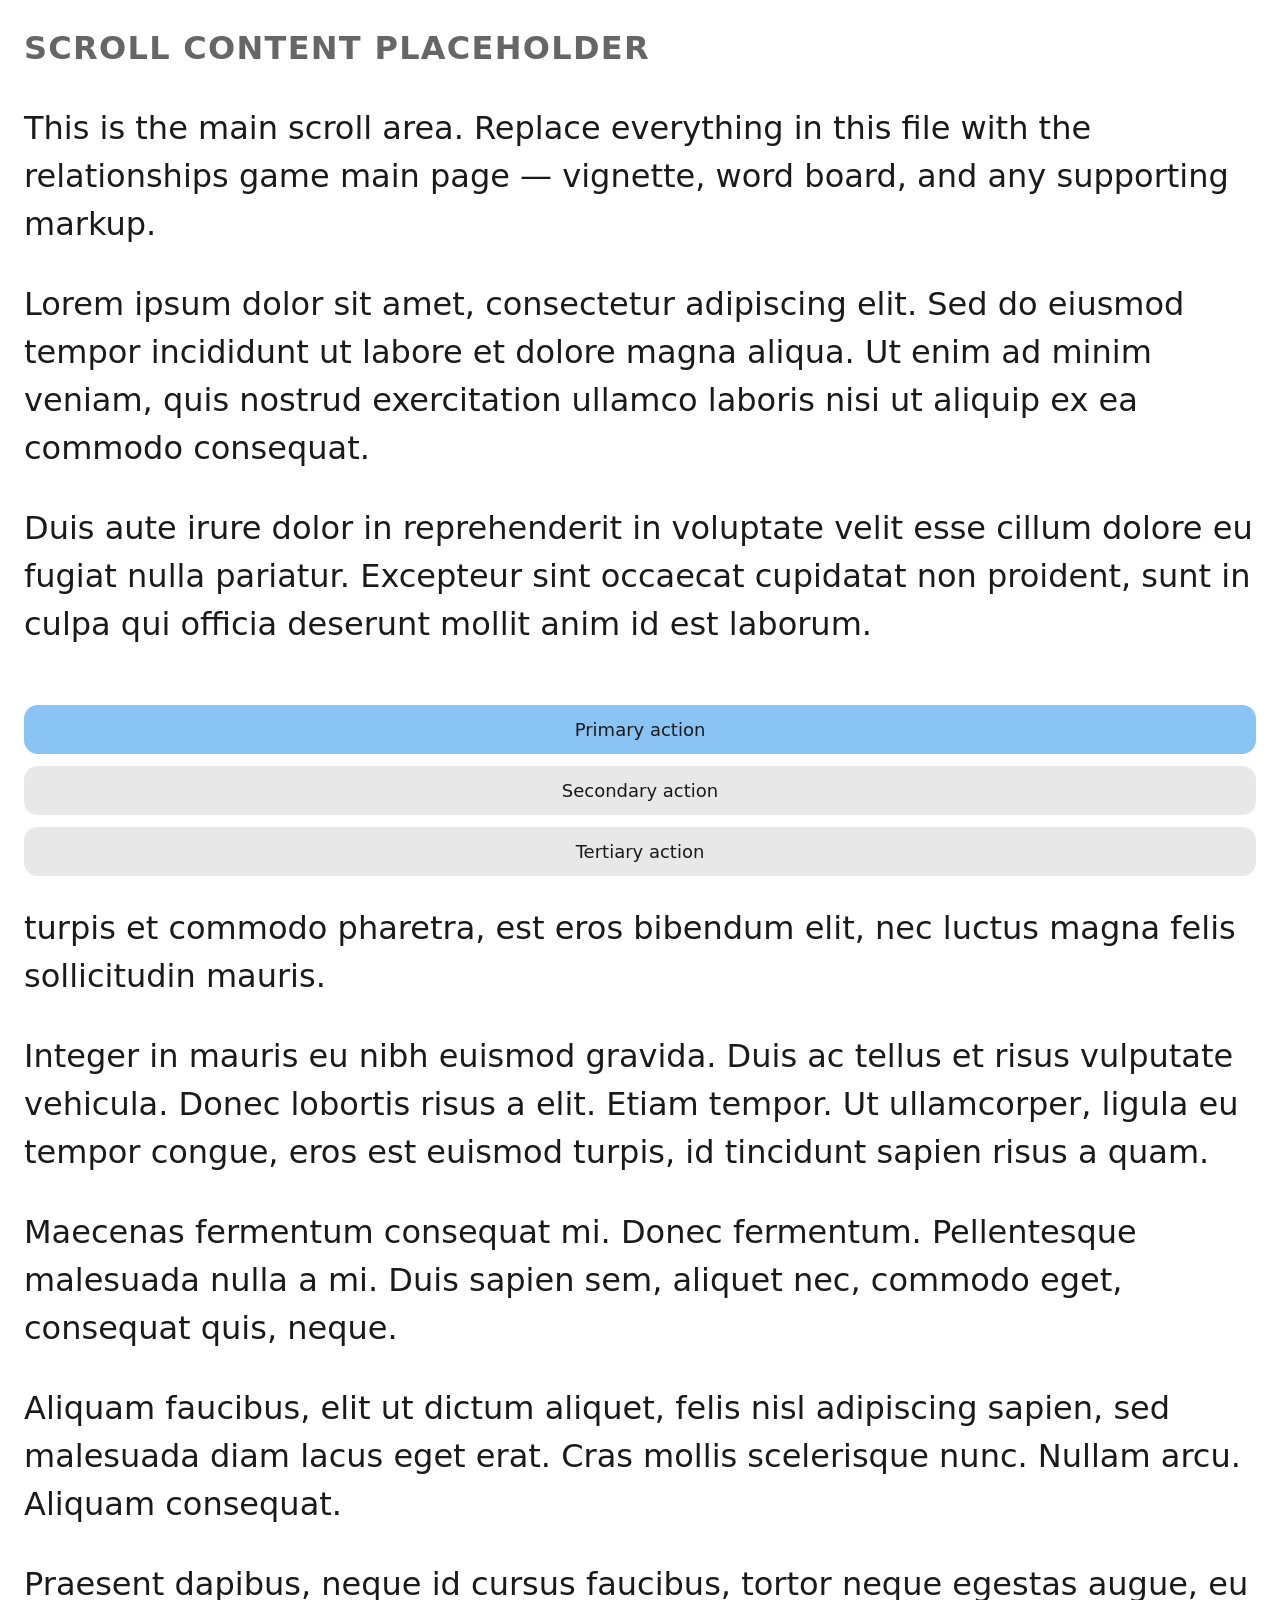
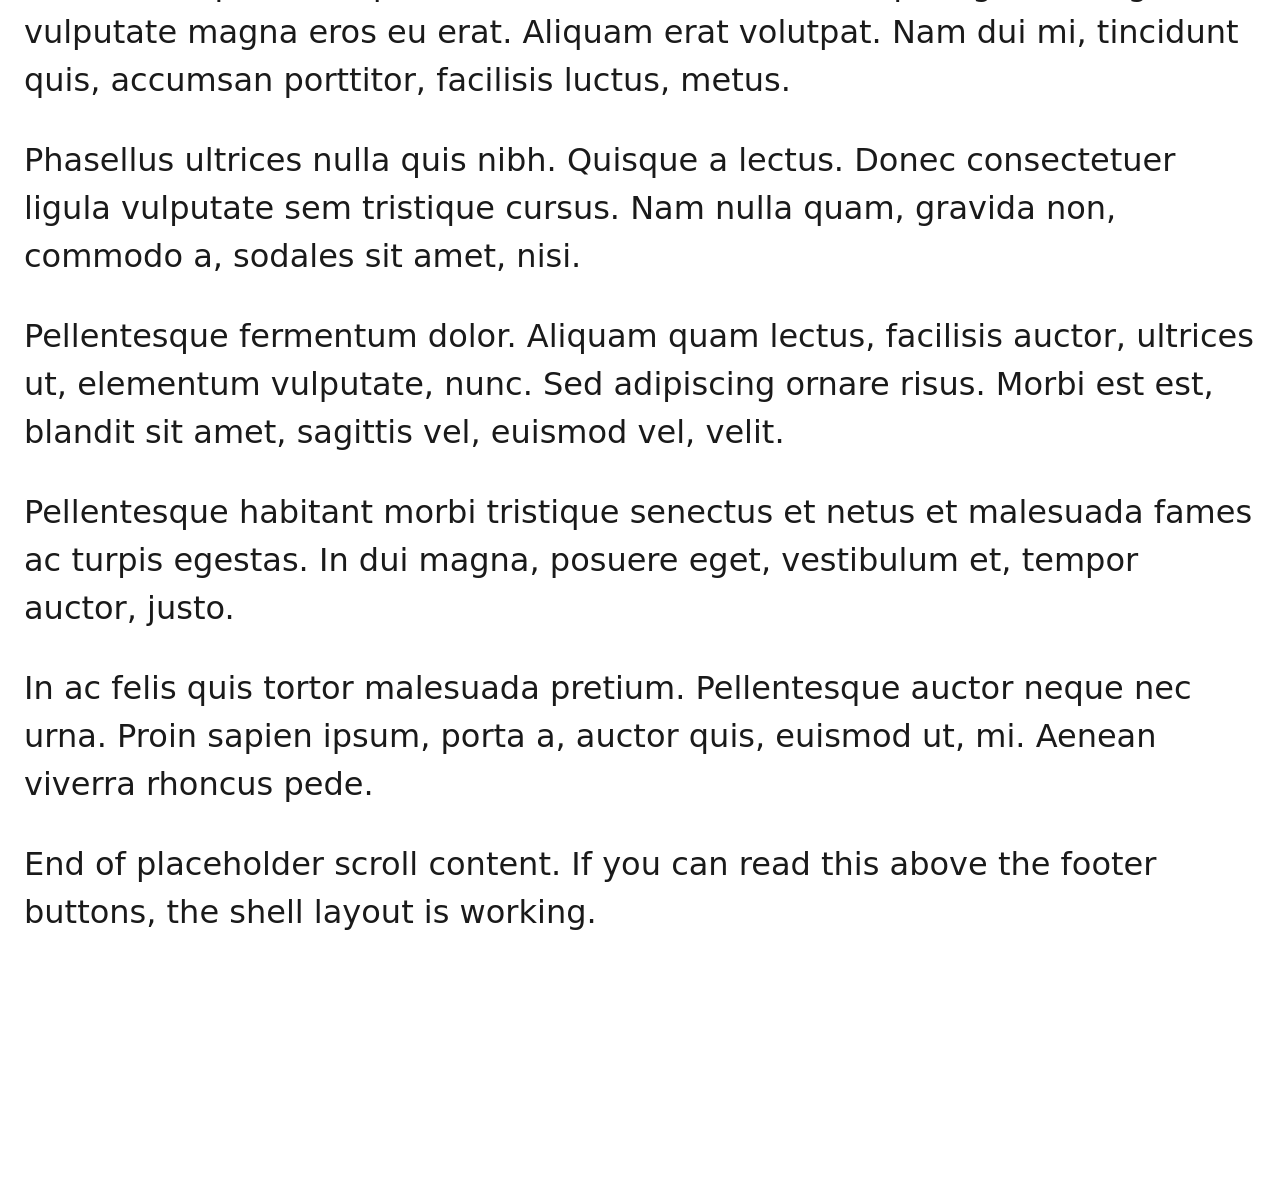
==== commit 8a8e8fd6: "Revert "Integrate relationships game into the fixed footer shell." This reverts commit d4a03ea78c9f0" ====
--- a/index.html
+++ b/index.html
@@ -7,29 +7,28 @@
       content="width=device-width, initial-scale=1, user-scalable=no, viewport-fit=cover"
     />
     <meta name="apple-mobile-web-app-capable" content="yes" />
-    <meta name="apple-mobile-web-app-title" content="relationships" />
+    <meta name="apple-mobile-web-app-title" content="Fixed Sheet" />
     <meta name="apple-mobile-web-app-status-bar-style" content="black-translucent" />
-    <meta name="theme-color" content="#121212" />
+    <meta name="theme-color" content="#ffffff" />
 
-    <title>relationships</title>
+    <title>Fixed Sheet</title>
     <link rel="manifest" href="manifest.json" />
     <link rel="apple-touch-icon" href="icons/icon-180.png" />
-    <link rel="preconnect" href="https://fonts.googleapis.com" />
-    <link rel="preconnect" href="https://fonts.gstatic.com" crossorigin />
-    <link
-      href="https://fonts.googleapis.com/css2?family=Atkinson+Hyperlegible:ital,wght@0,400;0,700;1,400;1,700&display=swap"
-      rel="stylesheet"
-    />
     <link rel="stylesheet" href="styles/shell.css" />
     <link rel="stylesheet" href="styles/content.css" />
   </head>
   <body>
+    <!--
+      App shell: scrollable main + fixed bottom footer.
+      Slot markup lives in partials/ — see README.md and AGENTS.md.
+    -->
     <div id="app-shell" class="app-shell">
+      <!-- SLOT: SCROLL_CONTENT — edit partials/scroll-content.html -->
       <main id="scroll-content" class="app scroll-content" aria-label="Main content"></main>
-      <footer id="fixed-footer" class="bottom-sheet" aria-label="Game controls"></footer>
+
+      <!-- SLOT: FIXED_FOOTER — edit partials/fixed-footer.html -->
+      <footer id="fixed-footer" class="bottom-sheet" aria-label="Fixed footer"></footer>
     </div>
-
-    <div id="glossary-tooltip" class="tooltip" style="display: none;"></div>
 
     <script type="module" src="./src/shell/bootstrap.js"></script>
   </body>
--- a/styles/shell.css
+++ b/styles/shell.css
@@ -8,8 +8,8 @@
   --content-padding-bottom: 24px;
   --content-padding-x: 24px;
   --app-height: 100dvh;
-  --bottom-sheet-reserved: 148px;
-  --bottom-sheet-top-padding: 28px;
+  --bottom-sheet-reserved: 160px;
+  --bottom-sheet-top-padding: 16px;
 }
 
 * {
--- a/styles/content.css
+++ b/styles/content.css
@@ -1,58 +1,23 @@
 /**
- * Relationships game content styles.
- * Layout shell: styles/shell.css — do not duplicate footer/scroll rules here.
+ * Placeholder and page content styles.
+ * The relationships agent will extend or replace rules here when plugging in the game.
  */
 
 :root {
-  --bg: #121212;
-  --panel: #1e1e1e;
-  --panel-2: #252525;
-
-  --font-family: "Atkinson Hyperlegible", sans-serif;
+  --font-family: -apple-system, BlinkMacSystemFont, "Segoe UI", system-ui, sans-serif;
   --text-color: #1a1a1a;
-  --muted: #a0a0a0;
-  --vignette-font-size: 32px;
-  --vignette-line-height: 1.15;
-  --vignette-letter-spacing: -0.02em;
-  --word-font-size: 0.9rem;
-  --cta-font-size: 22px;
-
-  --border: #333333;
-  --border-strong: #444444;
-  --shadow: 0 8px 32px rgba(0, 0, 0, 0.5);
-
-  --word-tile-bg: #e0e0e0;
-  --word-tile-hover: #d4d4d4;
-  --selected: #89c4f4;
-
-  --cta-primary-bg: #89c4f4;
-  --cta-primary-hover: #75b8ef;
-  --cta-secondary-bg: #e0e0e0;
-  --cta-secondary-hover: #d4d4d4;
-
-  --modal-padding: 24px;
-  --modal-radius: 14px;
-  --modal-max-width: 500px;
-  --modal-backdrop: rgba(0, 0, 0, 0.7);
-  --modal-bg: #ffffff;
-  --modal-title-font-size: 32px;
-  --modal-body-font-size: var(--cta-font-size);
-  --modal-action-min-width: 160px;
-
-  --minigrid-v-gap: 24px;
-  --minigrid-cell-size: 40px;
-
-  --accent: var(--cta-primary-bg);
-  --accent-hover: var(--cta-primary-hover);
-
-  --yellow: #f0d264;
-  --green: #86d18f;
-  --blue: #79a7ff;
-  --purple: #c59bff;
+  --muted: #666;
+  --btn-bg: #e8e8e8;
+  --btn-hover: #ddd;
+  --btn-primary-bg: #89c4f4;
+  --btn-primary-hover: #75b8ef;
+  --btn-font-size: 18px;
 }
 
 html {
   font-family: var(--font-family);
+  color-scheme: light;
+  background: #fff;
 }
 
 body {
@@ -61,348 +26,45 @@
   color: var(--text-color);
 }
 
-button,
-input,
-select,
-textarea {
+button {
   font-family: inherit;
 }
 
-.vignette {
-  font-size: var(--vignette-font-size);
-  margin: 0 0 24px;
-  max-width: none;
-  color: var(--text-color);
-  text-align: left;
-  line-height: var(--vignette-line-height);
-  letter-spacing: var(--vignette-letter-spacing);
+.placeholder-heading {
+  margin: 0 0 16px;
+  font-size: 28px;
+  font-weight: 600;
+  letter-spacing: 0.04em;
+  text-transform: uppercase;
+  color: var(--muted);
 }
 
-.cta-row {
-  display: flex;
-  gap: 12px;
-}
-
-.btn-block-half {
-  flex: 1;
-  min-width: 0;
-}
-
-.debug-ui {
-  display: none !important;
-}
-
-.row {
-  display: flex;
-  flex-wrap: wrap;
-  gap: 10px;
-  align-items: center;
-  margin-bottom: 10px;
-}
-.row:last-child {
-  margin-bottom: 0;
-}
-
-.label {
-  color: var(--muted);
-  font-size: 13px;
-  margin-right: 6px;
+.scroll-content p {
+  margin: 0 0 1em;
+  line-height: 1.5;
+  font-size: 32px;
 }
 
 .btn {
-  padding: 12px 12px;
+  padding: 14px 16px;
+  border: none;
   border-radius: 14px;
-  border: none;
-  background: var(--cta-secondary-bg);
+  background: var(--btn-bg);
   color: var(--text-color);
+  font-size: var(--btn-font-size);
+  font-weight: 500;
   cursor: pointer;
-  font-weight: 400;
-  font-size: var(--cta-font-size);
   touch-action: manipulation;
 }
+
 .btn:hover {
-  background: var(--cta-secondary-hover);
+  background: var(--btn-hover);
 }
 
 .btn-primary {
-  background: var(--cta-primary-bg);
-  color: var(--text-color);
-}
-.btn-primary:hover {
-  background: var(--cta-primary-hover);
+  background: var(--btn-primary-bg);
 }
 
-.btn-secondary {
-  background: var(--cta-secondary-bg);
-  color: var(--text-color);
+.btn-primary:hover {
+  background: var(--btn-primary-hover);
 }
-.btn-secondary:hover {
-  background: var(--cta-secondary-hover);
-}
-
-.status {
-  margin-left: 6px;
-  font-size: 14px;
-  color: var(--muted);
-  min-height: 20px;
-}
-
-.select {
-  padding: 10px 12px;
-  border-radius: 10px;
-  border: 1px solid var(--border);
-  background: var(--panel-2);
-  color: var(--text-color);
-  font-weight: 650;
-}
-.select:hover {
-  border-color: var(--border-strong);
-}
-
-.board {
-  display: grid;
-  grid-template-columns: repeat(4, minmax(0, 1fr));
-  gap: 10px;
-}
-
-.word {
-  background: var(--word-tile-bg);
-  border: none;
-  border-radius: 14px;
-  aspect-ratio: 1 / 1;
-  display: flex;
-  align-items: center;
-  justify-content: center;
-  padding: 8px;
-  text-align: center;
-  user-select: none;
-  cursor: pointer;
-  font-weight: 750;
-  letter-spacing: 0.3px;
-  text-transform: uppercase;
-  box-shadow: 0 1px 0 rgba(0, 0, 0, 0.08);
-  font-size: var(--word-font-size);
-  line-height: 1.2;
-  color: var(--text-color);
-  touch-action: manipulation;
-}
-.word:hover {
-  background: var(--word-tile-hover);
-}
-
-.word.selected {
-  background: var(--cta-primary-bg);
-  color: var(--text-color);
-}
-
-.word.locked {
-  cursor: default;
-  opacity: 0.97;
-  box-shadow: none;
-}
-
-.paletteChips {
-  display: flex;
-  flex-wrap: wrap;
-  gap: 10px;
-  justify-content: center;
-}
-
-.chip {
-  padding: 8px 10px;
-  border-radius: 999px;
-  border: 1px solid var(--border);
-  cursor: pointer;
-  font-weight: 800;
-  font-size: 13px;
-  background: var(--panel-2);
-  color: var(--text-color);
-}
-.chip:hover {
-  border-color: var(--border-strong);
-}
-
-.footer-controls {
-  margin-top: 32px;
-  padding: 20px;
-  border-top: 1px solid var(--border);
-  display: flex;
-  flex-direction: column;
-  gap: 16px;
-  align-items: center;
-}
-
-.found {
-  margin-top: 18px;
-}
-.found h2 {
-  font-size: 16px;
-  margin: 0 0 10px;
-  color: var(--muted);
-}
-
-.foundGroups {
-  display: flex;
-  flex-direction: column;
-  gap: 10px;
-}
-
-.groupCard {
-  border: 1px solid var(--border);
-  background: var(--panel);
-  border-radius: 14px;
-  padding: 12px;
-  box-shadow: var(--shadow);
-}
-.groupTitle {
-  font-weight: 900;
-  margin-bottom: 6px;
-}
-.groupWords {
-  color: var(--muted);
-  font-weight: 650;
-}
-
-.guesses {
-  margin-top: 18px;
-}
-
-.guess-row {
-  display: flex;
-  gap: 10px;
-  margin-bottom: 10px;
-  justify-content: center;
-}
-
-.guess-box {
-  position: relative;
-  width: 20px;
-  height: 20px;
-  border-radius: 5px;
-}
-
-.foreground-box {
-  position: absolute;
-  top: 50%;
-  left: 50%;
-  transform: translate(-50%, -50%);
-  width: 50%;
-  height: 50%;
-  border: 1px solid rgba(0, 0, 0, 0.2);
-}
-
-.modal {
-  border: none;
-  padding: 0;
-  background: transparent;
-  margin: 0;
-  position: fixed;
-  inset: 0;
-  width: 100%;
-  height: 100%;
-  max-width: 100%;
-  max-height: 100%;
-  display: flex;
-  align-items: center;
-  justify-content: center;
-}
-
-.modal::backdrop {
-  background-color: var(--modal-backdrop);
-}
-
-.modal__panel {
-  background-color: var(--modal-bg);
-  color: var(--text-color);
-  padding: var(--modal-padding);
-  border-radius: var(--modal-radius);
-  box-shadow: var(--shadow);
-  width: min(calc(100% - 2 * var(--content-padding-x)), var(--modal-max-width));
-  max-height: min(80vh, calc(100% - 2 * var(--content-padding-top)));
-  overflow-y: auto;
-}
-
-.modal__title {
-  margin: 0 0 12px;
-  font-size: var(--modal-title-font-size);
-  font-weight: 400;
-  line-height: 1.2;
-}
-
-.modal__body {
-  margin: 0;
-  font-size: var(--modal-body-font-size);
-  line-height: 1.3;
-}
-
-.modal__body > p {
-  margin: 0 0 12px;
-}
-
-.modal__body > p:has(+ .minigrid) {
-  margin-bottom: 0;
-}
-
-.modal__body > .minigrid {
-  margin-top: var(--minigrid-v-gap);
-}
-
-.modal__panel:has(.minigrid) .modal__actions {
-  margin-top: var(--minigrid-v-gap);
-}
-
-.minigrid .guess-box {
-  width: var(--minigrid-cell-size);
-  height: var(--minigrid-cell-size);
-}
-
-.minigrid .foreground-box {
-  display: none;
-}
-
-.modal__actions {
-  display: flex;
-  gap: 12px;
-  justify-content: flex-end;
-  margin-top: 16px;
-}
-
-.modal__actions .btn {
-  min-width: var(--modal-action-min-width);
-}
-
-.tooltip {
-  position: absolute;
-  background-color: var(--panel);
-  border: 1px solid var(--border-strong);
-  border-radius: 8px;
-  padding: 8px 12px;
-  box-shadow: var(--shadow);
-  z-index: 1000;
-  max-width: 300px;
-  pointer-events: none;
-  line-height: 1.4;
-  font-size: 14px;
-}
-
-.tooltip p {
-  margin: 0;
-  padding: 0;
-  font-weight: bold;
-  text-transform: uppercase;
-  margin-bottom: 4px;
-}
-
-.tooltip ul {
-  list-style-type: disc;
-  padding-left: 20px;
-  margin: 0;
-}
-
-.tooltip li {
-  margin-bottom: 2px;
-}
-
-.tooltip li:last-child {
-  margin-bottom: 0;
-}
